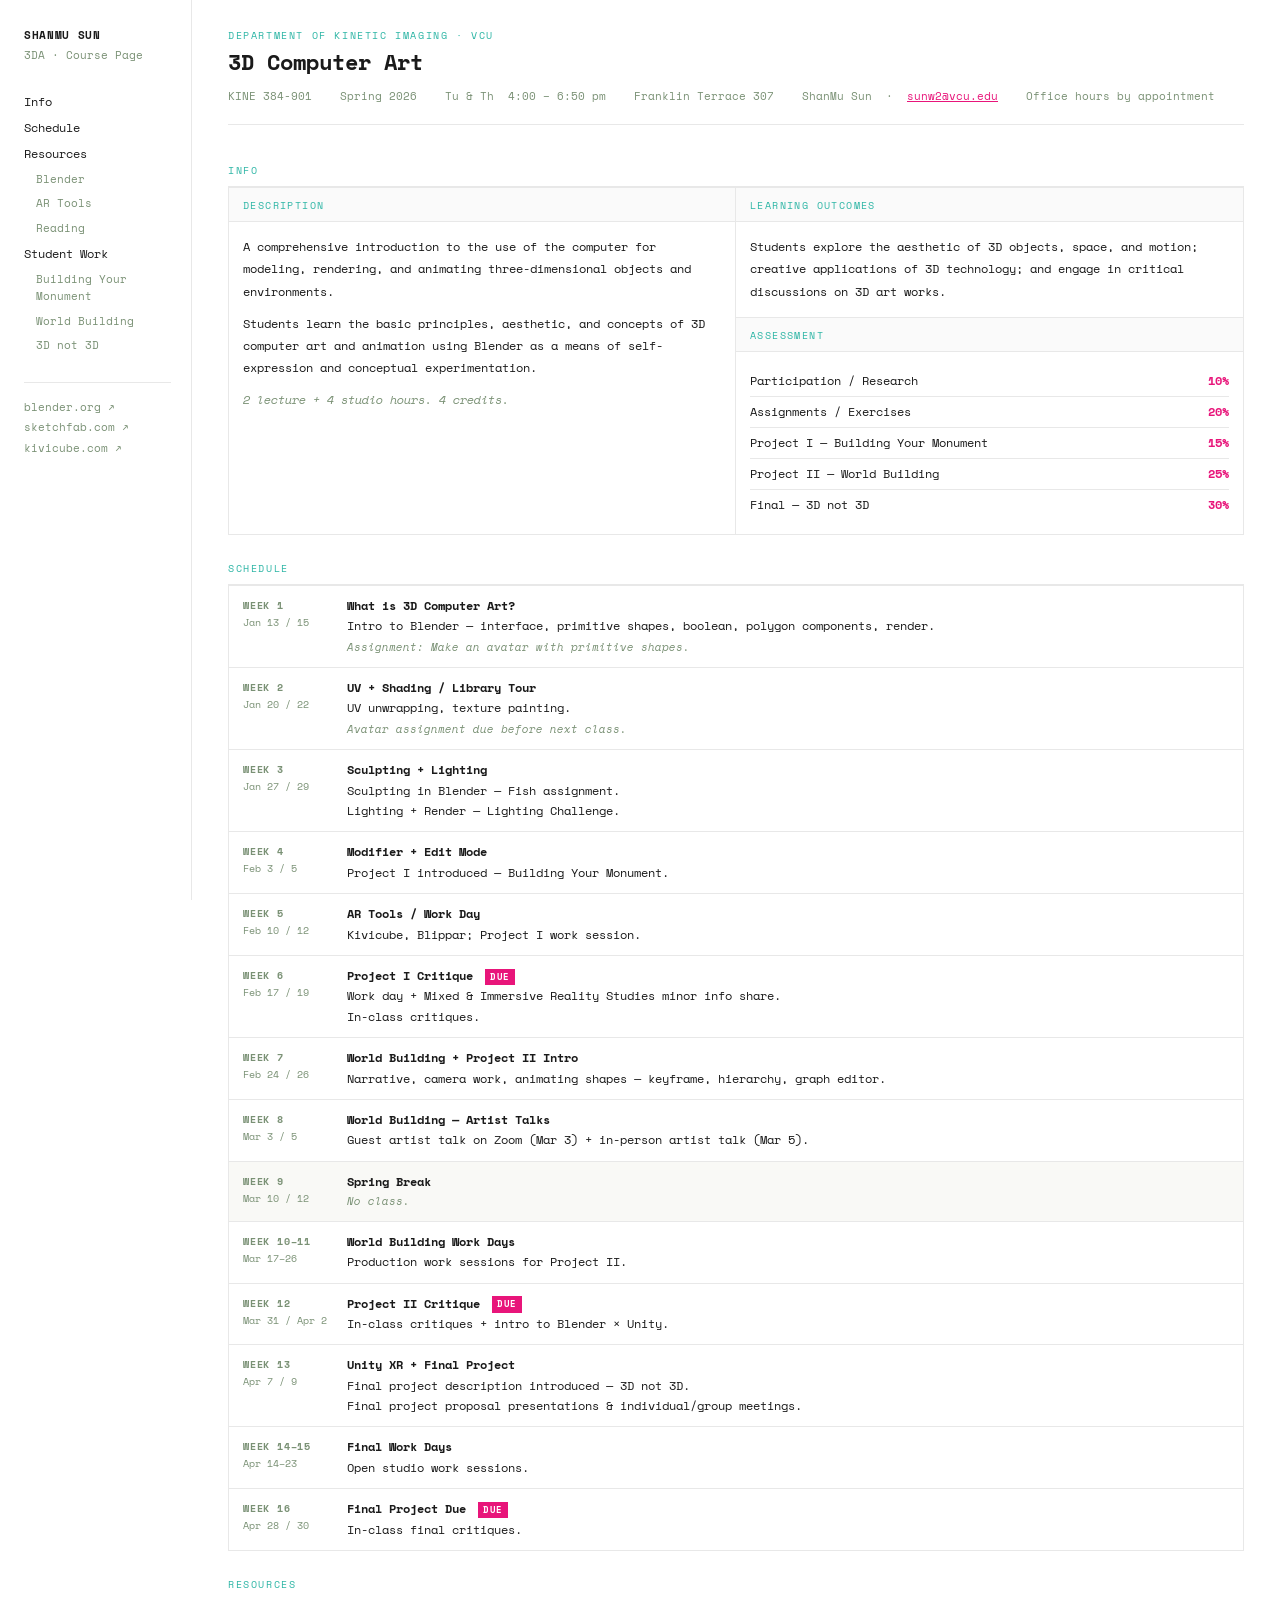
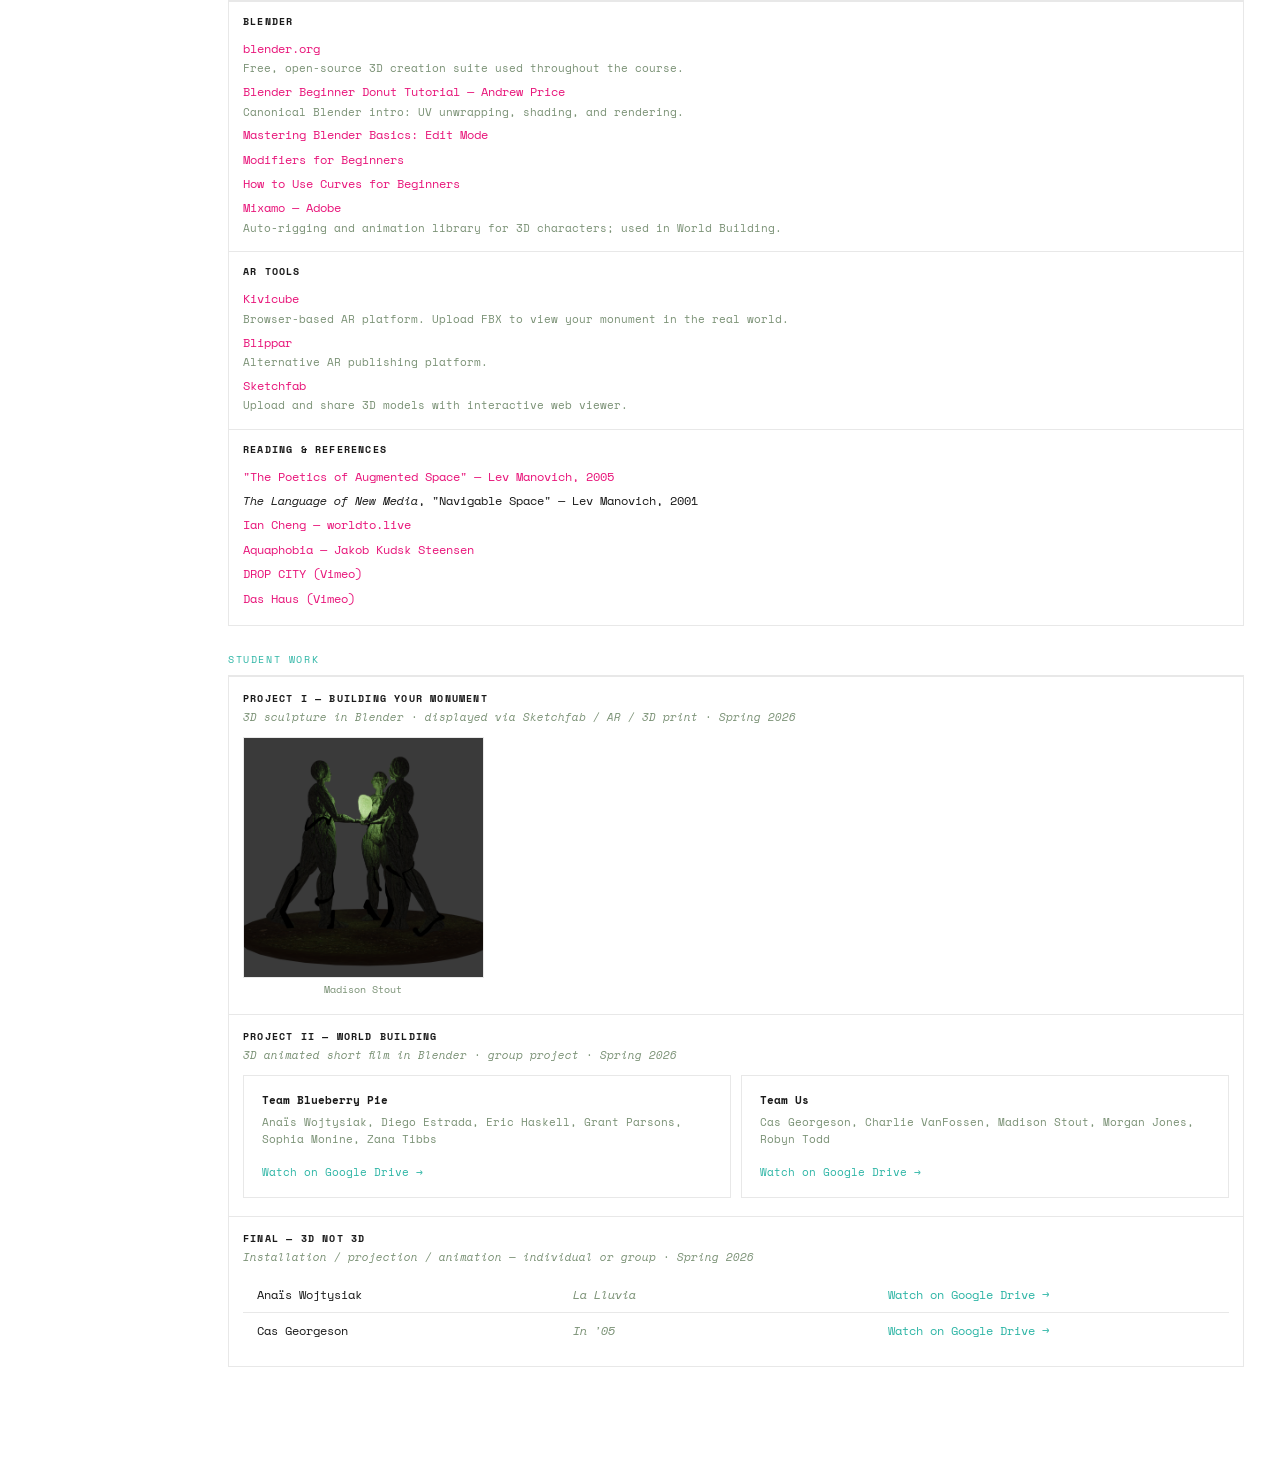
==== 3da.html @ 2f84776a "add 3dca" ====
<!DOCTYPE html>
<html lang="en">

<head>
  <meta charset="UTF-8">
  <meta name="viewport" content="width=device-width, initial-scale=1.0">
  <title>3D Computer Art — ShanMu Sun</title>
  <link rel="preconnect" href="https://fonts.googleapis.com">
  <link rel="preconnect" href="https://fonts.gstatic.com" crossorigin>
  <link href="https://fonts.googleapis.com/css2?family=Space+Mono:ital,wght@0,400;0,700;1,400;1,700&display=swap"
    rel="stylesheet">
  <style>
    *, *::before, *::after { box-sizing: border-box; margin: 0; padding: 0; }

    :root {
      --bg: #ffffff;
      --fg: #1a1a1a;
      --muted: #7a9175;
      --light: #e8e8e8;
      --accent: #E8157A;
      --teal: #2DB5A5;
      --font: 'Space Mono', 'Courier New', Courier, monospace;
      --sidebar-w: 192px;
    }

    html { font-size: 13px; scroll-behavior: smooth; }

    body {
      background: var(--bg);
      color: var(--fg);
      font-family: var(--font);
      display: flex;
      min-height: 100vh;
    }

    a { color: inherit; text-decoration: none; }
    a:hover { text-decoration: underline; }

    /* ══ SIDEBAR ══ */
    .sidebar {
      width: var(--sidebar-w);
      flex-shrink: 0;
      position: sticky;
      top: 0;
      align-self: flex-start;
      min-height: 100vh;
      padding: 28px 20px 40px 24px;
      border-right: 1px solid var(--light);
      font-size: 12px;
      line-height: 1.6;
      z-index: 20;
    }

    .sb-course { font-size: 11px; font-weight: 700; text-transform: uppercase; letter-spacing: 0.06em; line-height: 1.4; margin-bottom: 4px; }
    .sb-course a { color: var(--fg); }
    .sb-course a:hover { color: var(--accent); text-decoration: none; }
    .sb-semester { font-size: 11px; color: var(--muted); margin-bottom: 24px; }

    .sb-nav { list-style: none; margin-bottom: 24px; }
    .sb-nav li { margin-bottom: 1px; }
    .sb-nav a { display: block; font-size: 12px; color: var(--fg); padding: 3px 0; }
    .sb-nav a:hover, .sb-nav a.active { color: var(--accent); text-decoration: none; }

    .sb-sub { list-style: none; padding-left: 12px; margin-top: 1px; }
    .sb-sub a { font-size: 11px; color: var(--muted); }
    .sb-sub a:hover { color: var(--accent); text-decoration: none; }

    .sb-divider { border: none; border-top: 1px solid var(--light); margin: 16px 0; }

    .sb-bottom { margin-top: auto; font-size: 11px; }
    .sb-bottom a { color: var(--muted); display: block; margin-bottom: 3px; }
    .sb-bottom a:hover { color: var(--fg); text-decoration: none; }

    /* ══ MAIN ══ */
    .main { flex: 1; min-width: 0; padding: 28px 36px 100px 36px; }

    /* ══ COURSE TITLE STRIP ══ */
    .course-strip { border-bottom: 1px solid var(--light); padding-bottom: 20px; margin-bottom: 28px; }
    .course-kine { font-size: 10px; text-transform: uppercase; letter-spacing: 0.16em; color: var(--teal); margin-bottom: 6px; }
    .course-name { font-size: 22px; font-weight: 700; line-height: 1.15; margin-bottom: 14px; }
    .course-meta-row { display: flex; flex-wrap: wrap; gap: 6px 28px; font-size: 11px; color: var(--muted); }
    .course-meta-row span { white-space: nowrap; }
    .course-meta-row a { color: var(--accent); text-decoration: underline; }

    /* ══ CARD ══ */
    .card-label {
      font-size: 10px; text-transform: uppercase; letter-spacing: 0.14em;
      color: var(--teal); padding: 10px 14px 8px;
      border-bottom: 1px solid var(--light); background: #fafafa;
    }
    .card-body { padding: 14px 14px; }
    .card-body p { font-size: 12px; line-height: 1.85; margin-bottom: 10px; }
    .card-body p:last-child { margin-bottom: 0; }
    .card-body em { font-style: italic; color: var(--muted); }
    .card-body a { color: var(--accent); text-decoration: underline; }

    /* ══ ASSESS TABLE ══ */
    .assess-row { display: flex; justify-content: space-between; font-size: 12px; padding: 6px 0; border-bottom: 1px solid var(--light); line-height: 1.5; }
    .assess-row:last-child { border-bottom: none; }
    .assess-pct { color: var(--accent); font-weight: 700; flex-shrink: 0; margin-left: 16px; }

    /* ══ SCHEDULE ══ */
    .week-row {
      display: grid; grid-template-columns: 88px 1fr;
      gap: 0 16px; padding: 10px 14px;
      border-bottom: 1px solid var(--light);
      font-size: 12px; line-height: 1.7;
    }
    .week-row:last-child { border-bottom: none; }
    .week-row.is-break { background: #f9f9f6; }
    .week-left {
      font-size: 10px; text-transform: uppercase; letter-spacing: 0.08em;
      color: var(--muted); font-weight: 700; line-height: 1.5; padding-top: 2px;
    }
    .week-left .dates { display: block; font-weight: 400; margin-top: 2px; letter-spacing: 0; text-transform: none; font-size: 10px; }
    .week-title { font-weight: 700; }
    .week-desc { color: var(--fg); }
    .week-note { font-size: 11px; color: var(--muted); font-style: italic; }
    .week-due {
      display: inline-block; background: var(--accent); color: #fff;
      font-size: 9px; text-transform: uppercase; letter-spacing: 0.08em;
      padding: 1px 5px; margin-left: 5px; vertical-align: middle; line-height: 1.6;
    }

    /* ══ RESOURCES ══ */
    .res-group { border-bottom: 1px solid var(--light); padding: 12px 14px; }
    .res-group:last-child { border-bottom: none; padding-bottom: 14px; }
    .res-group-title { font-size: 10px; font-weight: 700; text-transform: uppercase; letter-spacing: 0.12em; color: var(--fg); margin-bottom: 8px; }
    .res-list { list-style: none; }
    .res-list li { font-size: 12px; line-height: 1.7; padding: 2px 0; }
    .res-list a { color: var(--accent); }
    .res-list a:hover { text-decoration: underline; }
    .res-list .desc { display: block; font-size: 11px; color: var(--muted); }

    /* ══ STUDENT WORK ══ */
    .gallery-section { padding: 14px 14px 18px; border-bottom: 1px solid var(--light); }
    .gallery-section:last-child { border-bottom: none; }
    .gallery-section-title { font-size: 10px; font-weight: 700; text-transform: uppercase; letter-spacing: 0.12em; color: var(--fg); margin-bottom: 3px; }
    .gallery-section-sub { font-size: 11px; color: var(--muted); font-style: italic; margin-bottom: 12px; }

    /* Monument Sketchfab grid */
    .model-grid {
      display: grid;
      grid-template-columns: repeat(4, 1fr);
      gap: 8px;
    }

    .model-card { position: relative; }

    .model-frame {
      width: 100%;
      aspect-ratio: 1 / 1;
      border: 1px solid var(--light);
      display: block;
      background: #f5f5f5;
    }

    .model-card:hover .model-frame {
      border-color: var(--teal);
      transition: border-color 0.2s;
    }

    .model-name {
      font-size: 10px;
      color: var(--muted);
      margin-top: 5px;
      text-align: center;
      line-height: 1.3;
    }

    .model-name a { color: var(--muted); }
    .model-name a:hover { color: var(--accent); text-decoration: none; }

    /* World Building link cards */
    .video-grid {
      display: grid;
      grid-template-columns: repeat(2, 1fr);
      gap: 10px;
    }

    .video-card {
      border: 1px solid var(--light);
      padding: 16px 18px;
    }

    .video-card:hover {
      border-color: var(--teal);
    }

    .video-team {
      font-size: 11px;
      font-weight: 700;
      color: var(--fg);
      margin-bottom: 6px;
    }

    .video-members {
      font-size: 11px;
      color: var(--muted);
      line-height: 1.6;
      margin-bottom: 12px;
    }

    .video-link {
      font-size: 11px;
      color: var(--teal);
    }

    .video-link:hover {
      color: var(--accent);
      text-decoration: none;
    }

    /* Final project table */
    .final-list {
      width: 100%;
      border-collapse: collapse;
      font-size: 12px;
      margin-top: 8px;
    }
    .final-list td {
      padding: 9px 14px;
      border-bottom: 1px solid var(--light);
      vertical-align: middle;
    }
    .final-list td:first-child { color: var(--fg); width: 32%; }
    .final-list td:nth-child(2) { color: var(--muted); font-style: italic; width: 32%; }
    .final-list td:last-child { color: var(--muted); width: 36%; }
    .final-list a { color: var(--teal); }
    .final-list a:hover { color: var(--accent); text-decoration: none; }
    .final-list tr:last-child td { border-bottom: none; }

    /* ══ SECTION SEPARATOR ══ */
    .section-sep {
      font-size: 10px; text-transform: uppercase; letter-spacing: 0.16em;
      color: var(--teal); padding: 10px 0 8px;
      border-bottom: 1px solid var(--light); margin-bottom: 0;
    }

    /* ══ LAYOUT BLOCKS ══ */
    .block { border: 1px solid var(--light); margin-bottom: 16px; }

    /* ══ MOBILE ══ */
    @media (max-width: 720px) {
      body { flex-direction: column; }
      .sidebar { position: static; min-height: auto; width: 100%; border-right: none; border-bottom: 1px solid var(--light); padding: 20px 20px 16px; }
      .sb-nav { display: flex; flex-wrap: wrap; gap: 2px 16px; margin-bottom: 12px; }
      .sb-sub { display: none; }
      .main { padding: 20px 16px 60px; }
      .model-grid { grid-template-columns: repeat(2, 1fr); }
      .video-grid { grid-template-columns: 1fr; }
      .course-name { font-size: 18px; }
    }

    @media (max-width: 420px) {
      .model-grid { grid-template-columns: 1fr; }
    }
  </style>
</head>

<body>

  <!-- ══ SIDEBAR ══ -->
  <nav class="sidebar">
    <div class="sb-course"><a href="index.html">ShanMu Sun</a></div>
    <div class="sb-semester">3DA · Course Page</div>

    <ul class="sb-nav">
      <li><a href="#info">Info</a></li>
      <li><a href="#schedule">Schedule</a></li>
      <li>
        <a href="#resources">Resources</a>
        <ul class="sb-sub">
          <li><a href="#res-blender">Blender</a></li>
          <li><a href="#res-ar">AR Tools</a></li>
          <li><a href="#res-reading">Reading</a></li>
        </ul>
      </li>
      <li>
        <a href="#student-work">Student Work</a>
        <ul class="sb-sub">
          <li><a href="#monument">Building Your Monument</a></li>
          <li><a href="#worldbuilding">World Building</a></li>
          <li><a href="#final">3D not 3D</a></li>
        </ul>
      </li>
    </ul>

    <hr class="sb-divider">

    <div class="sb-bottom">
      <a href="https://www.blender.org/" target="_blank">blender.org ↗</a>
      <a href="https://sketchfab.com/" target="_blank">sketchfab.com ↗</a>
      <a href="https://www.kivicube.com/" target="_blank">kivicube.com ↗</a>
    </div>
  </nav>

  <!-- ══ MAIN ══ -->
  <main class="main">

    <!-- Course strip -->
    <div class="course-strip">
      <p class="course-kine">Department of Kinetic Imaging · VCU</p>
      <h1 class="course-name">3D Computer Art</h1>
      <div class="course-meta-row">
        <span>KINE 384-901</span>
        <span>Spring 2026</span>
        <span>Tu &amp; Th &nbsp;4:00 – 6:50 pm</span>
        <span>Franklin Terrace 307</span>
        <span>ShanMu Sun &nbsp;·&nbsp; <a href="mailto:sunw2@vcu.edu">sunw2@vcu.edu</a></span>
        <span>Office hours by appointment</span>
      </div>
    </div>

    <!-- ── INFO ── -->
    <p class="section-sep" id="info">Info</p>

    <div style="display:grid;grid-template-columns:1fr 1fr;gap:0;border:1px solid var(--light);margin-bottom:16px;">

      <!-- Description -->
      <div style="border-right:1px solid var(--light);">
        <div class="card-label">Description</div>
        <div class="card-body">
          <p>A comprehensive introduction to the use of the computer for modeling, rendering, and animating
            three-dimensional objects and environments.</p>
          <p>Students learn the basic principles, aesthetic, and concepts of 3D computer art and animation using
            Blender as a means of self-expression and conceptual experimentation.</p>
          <p><em>2 lecture + 4 studio hours. 4 credits.</em></p>
        </div>
      </div>

      <!-- Outcomes + Assessment -->
      <div>
        <div class="card-label">Learning Outcomes</div>
        <div class="card-body" style="border-bottom:1px solid var(--light);">
          <p>Students explore the aesthetic of 3D objects, space, and motion; creative applications of 3D
            technology; and engage in critical discussions on 3D art works.</p>
        </div>
        <div class="card-label">Assessment</div>
        <div class="card-body">
          <div class="assess-row"><span>Participation / Research</span><span class="assess-pct">10%</span></div>
          <div class="assess-row"><span>Assignments / Exercises</span><span class="assess-pct">20%</span></div>
          <div class="assess-row"><span>Project I — Building Your Monument</span><span class="assess-pct">15%</span></div>
          <div class="assess-row"><span>Project II — World Building</span><span class="assess-pct">25%</span></div>
          <div class="assess-row"><span>Final — 3D not 3D</span><span class="assess-pct">30%</span></div>
        </div>
      </div>

    </div><!-- /info grid -->

    <!-- ── SCHEDULE ── -->
    <p class="section-sep" id="schedule">Schedule</p>

    <div class="block" style="margin-bottom:16px;">
      <div class="week-row">
        <div class="week-left">Week 1<span class="dates">Jan 13 / 15</span></div>
        <div class="week-right">
          <div class="week-title">What is 3D Computer Art?</div>
          <div class="week-desc">Intro to Blender — interface, primitive shapes, boolean, polygon components, render.<br>
            <span class="week-note">Assignment: Make an avatar with primitive shapes.</span>
          </div>
        </div>
      </div>

      <div class="week-row">
        <div class="week-left">Week 2<span class="dates">Jan 20 / 22</span></div>
        <div class="week-right">
          <div class="week-title">UV + Shading / Library Tour</div>
          <div class="week-desc">UV unwrapping, texture painting.<br>
            <span class="week-note">Avatar assignment due before next class.</span>
          </div>
        </div>
      </div>

      <div class="week-row">
        <div class="week-left">Week 3<span class="dates">Jan 27 / 29</span></div>
        <div class="week-right">
          <div class="week-title">Sculpting + Lighting</div>
          <div class="week-desc">Sculpting in Blender — Fish assignment.<br>
            Lighting + Render — Lighting Challenge.</div>
        </div>
      </div>

      <div class="week-row">
        <div class="week-left">Week 4<span class="dates">Feb 3 / 5</span></div>
        <div class="week-right">
          <div class="week-title">Modifier + Edit Mode</div>
          <div class="week-desc">Project I introduced — Building Your Monument.</div>
        </div>
      </div>

      <div class="week-row">
        <div class="week-left">Week 5<span class="dates">Feb 10 / 12</span></div>
        <div class="week-right">
          <div class="week-title">AR Tools / Work Day</div>
          <div class="week-desc">Kivicube, Blippar; Project I work session.</div>
        </div>
      </div>

      <div class="week-row">
        <div class="week-left">Week 6<span class="dates">Feb 17 / 19</span></div>
        <div class="week-right">
          <div class="week-title">Project I Critique <span class="week-due">due</span></div>
          <div class="week-desc">Work day + Mixed &amp; Immersive Reality Studies minor info share.<br>
            In-class critiques.</div>
        </div>
      </div>

      <div class="week-row">
        <div class="week-left">Week 7<span class="dates">Feb 24 / 26</span></div>
        <div class="week-right">
          <div class="week-title">World Building + Project II Intro</div>
          <div class="week-desc">Narrative, camera work, animating shapes — keyframe, hierarchy, graph editor.</div>
        </div>
      </div>

      <div class="week-row">
        <div class="week-left">Week 8<span class="dates">Mar 3 / 5</span></div>
        <div class="week-right">
          <div class="week-title">World Building — Artist Talks</div>
          <div class="week-desc">Guest artist talk on Zoom (Mar 3) + in-person artist talk (Mar 5).</div>
        </div>
      </div>

      <div class="week-row is-break">
        <div class="week-left">Week 9<span class="dates">Mar 10 / 12</span></div>
        <div class="week-right">
          <div class="week-title">Spring Break</div>
          <div class="week-desc week-note">No class.</div>
        </div>
      </div>

      <div class="week-row">
        <div class="week-left">Week 10–11<span class="dates">Mar 17–26</span></div>
        <div class="week-right">
          <div class="week-title">World Building Work Days</div>
          <div class="week-desc">Production work sessions for Project II.</div>
        </div>
      </div>

      <div class="week-row">
        <div class="week-left">Week 12<span class="dates">Mar 31 / Apr 2</span></div>
        <div class="week-right">
          <div class="week-title">Project II Critique <span class="week-due">due</span></div>
          <div class="week-desc">In-class critiques + intro to Blender × Unity.</div>
        </div>
      </div>

      <div class="week-row">
        <div class="week-left">Week 13<span class="dates">Apr 7 / 9</span></div>
        <div class="week-right">
          <div class="week-title">Unity XR + Final Project</div>
          <div class="week-desc">Final project description introduced — 3D not 3D.<br>
            Final project proposal presentations &amp; individual/group meetings.</div>
        </div>
      </div>

      <div class="week-row">
        <div class="week-left">Week 14–15<span class="dates">Apr 14–23</span></div>
        <div class="week-right">
          <div class="week-title">Final Work Days</div>
          <div class="week-desc">Open studio work sessions.</div>
        </div>
      </div>

      <div class="week-row">
        <div class="week-left">Week 16<span class="dates">Apr 28 / 30</span></div>
        <div class="week-right">
          <div class="week-title">Final Project Due <span class="week-due">due</span></div>
          <div class="week-desc">In-class final critiques.</div>
        </div>
      </div>
    </div><!-- /schedule -->

    <!-- ── RESOURCES ── -->
    <p class="section-sep" id="resources">Resources</p>

    <div class="block" style="margin-bottom:16px;">

      <div class="res-group" id="res-blender">
        <div class="res-group-title">Blender</div>
        <ul class="res-list">
          <li><a href="https://www.blender.org/" target="_blank">blender.org</a>
            <span class="desc">Free, open-source 3D creation suite used throughout the course.</span>
          </li>
          <li><a href="https://www.youtube.com/watch?v=nIoXOplUvAw" target="_blank">Blender Beginner Donut Tutorial — Andrew Price</a>
            <span class="desc">Canonical Blender intro: UV unwrapping, shading, and rendering.</span>
          </li>
          <li><a href="https://www.youtube.com/watch?v=1jHUY3qoBu8" target="_blank">Mastering Blender Basics: Edit Mode</a></li>
          <li><a href="https://www.youtube.com/watch?v=0RGnXgdWScY" target="_blank">Modifiers for Beginners</a></li>
          <li><a href="https://www.youtube.com/watch?v=aVpMU2W3wiw" target="_blank">How to Use Curves for Beginners</a></li>
          <li><a href="https://www.mixamo.com/" target="_blank">Mixamo — Adobe</a>
            <span class="desc">Auto-rigging and animation library for 3D characters; used in World Building.</span>
          </li>
        </ul>
      </div>

      <div class="res-group" id="res-ar">
        <div class="res-group-title">AR Tools</div>
        <ul class="res-list">
          <li><a href="https://www.kivicube.com/" target="_blank">Kivicube</a>
            <span class="desc">Browser-based AR platform. Upload FBX to view your monument in the real world.</span>
          </li>
          <li><a href="https://blipps.blippar.com/" target="_blank">Blippar</a>
            <span class="desc">Alternative AR publishing platform.</span>
          </li>
          <li><a href="https://sketchfab.com/" target="_blank">Sketchfab</a>
            <span class="desc">Upload and share 3D models with interactive web viewer.</span>
          </li>
        </ul>
      </div>

      <div class="res-group" id="res-reading">
        <div class="res-group-title">Reading &amp; References</div>
        <ul class="res-list">
          <li><a href="https://manovich.net/content/04-projects/034-the-poetics-of-augmented-space/31_article_2002.pdf" target="_blank">"The Poetics of Augmented Space" — Lev Manovich, 2005</a></li>
          <li><em>The Language of New Media</em>, "Navigable Space" — Lev Manovich, 2001</li>
          <li><a href="https://worldto.live/" target="_blank">Ian Cheng — worldto.live</a></li>
          <li><a href="https://jakobkudsksteensen.com/project/aquaphobia/" target="_blank">Aquaphobia — Jakob Kudsk Steensen</a></li>
          <li><a href="https://vimeo.com/542297837" target="_blank">DROP CITY (Vimeo)</a></li>
          <li><a href="https://vimeo.com/dashaus" target="_blank">Das Haus (Vimeo)</a></li>
        </ul>
      </div>

    </div><!-- /resources -->

    <!-- ── STUDENT WORK ── -->
    <p class="section-sep" id="student-work">Student Work</p>

    <div class="block" style="margin-bottom:16px;">

      <!-- Building Your Monument -->
      <div class="gallery-section" id="monument">
        <div class="gallery-section-title">Project I — Building Your Monument</div>
        <div class="gallery-section-sub">3D sculpture in Blender · displayed via Sketchfab / AR / 3D print · Spring 2026</div>

        <div class="model-grid">

          <!-- Madison Stout -->
          <div class="model-card">
            <img class="model-frame" src="images/3da/madison-monument.png" alt="Madison Stout — Monument" style="object-fit:cover;">
            <div class="model-name">Madison Stout</div>
          </div>

        </div><!-- /model-grid -->
      </div><!-- /#monument -->

      <!-- World Building -->
      <div class="gallery-section" id="worldbuilding">
        <div class="gallery-section-title">Project II — World Building</div>
        <div class="gallery-section-sub">3D animated short film in Blender · group project · Spring 2026</div>

        <div class="video-grid">

          <!-- Team Blueberry Pie -->
          <div class="video-card">
            <div class="video-team">Team Blueberry Pie</div>
            <div class="video-members">Anaïs Wojtysiak, Diego Estrada, Eric Haskell, Grant Parsons, Sophia Monine, Zana Tibbs</div>
            <a class="video-link" href="https://drive.google.com/file/d/1u0qqCGK4I2DwCzYyW845V2j9ofk6Odrq/view?usp=sharing" target="_blank" rel="noopener">Watch on Google Drive →</a>
          </div>

          <!-- Team Us -->
          <div class="video-card">
            <div class="video-team">Team Us</div>
            <div class="video-members">Cas Georgeson, Charlie VanFossen, Madison Stout, Morgan Jones, Robyn Todd</div>
            <a class="video-link" href="https://drive.google.com/file/d/1eNSvkgymiDxKTJMKuOjz-nMN4N2SZ3LC/view?usp=sharing" target="_blank" rel="noopener">Watch on Google Drive →</a>
          </div>

        </div><!-- /video-grid -->
      </div><!-- /#worldbuilding -->

      <!-- 3D not 3D — Final -->
      <div class="gallery-section" id="final">
        <div class="gallery-section-title">Final — 3D not 3D</div>
        <div class="gallery-section-sub">Installation / projection / animation — individual or group · Spring 2026</div>

        <table class="final-list">
          <tr>
            <td>Anaïs Wojtysiak</td>
            <td><em>La Lluvia</em></td>
            <td><a href="https://drive.google.com/file/d/1LKL5hT5OEFE--jzrOuxz_MFgQw_uySBt/view?usp=sharing" target="_blank" rel="noopener">Watch on Google Drive →</a></td>
          </tr>
          <tr>
            <td>Cas Georgeson</td>
            <td><em>In '05</em></td>
            <td><a href="https://drive.google.com/file/d/1Pbc0BF3j8iPZSl2-fJMc-aJkI6-3zz-B/view?usp=sharing" target="_blank" rel="noopener">Watch on Google Drive →</a></td>
          </tr>
        </table>
      </div><!-- /#final -->

    </div><!-- /student work block -->

  </main>

</body>
</html>
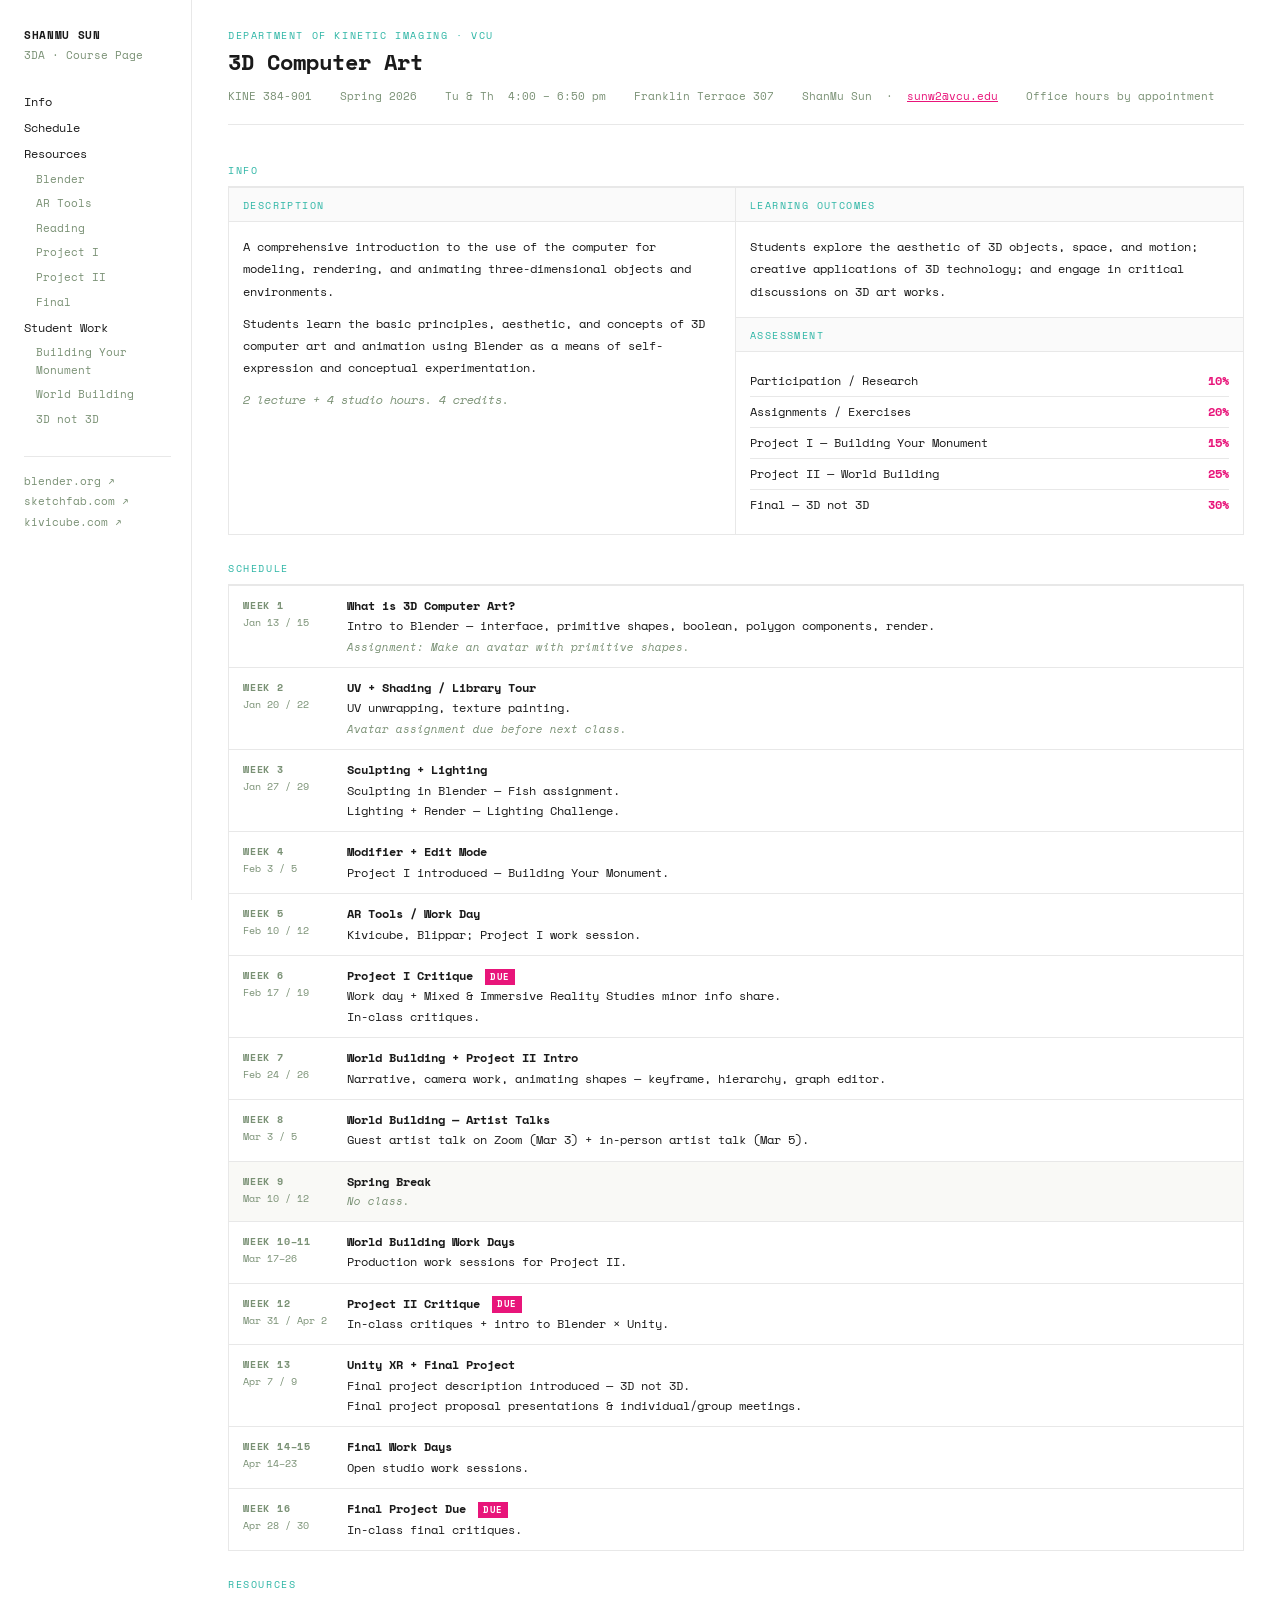
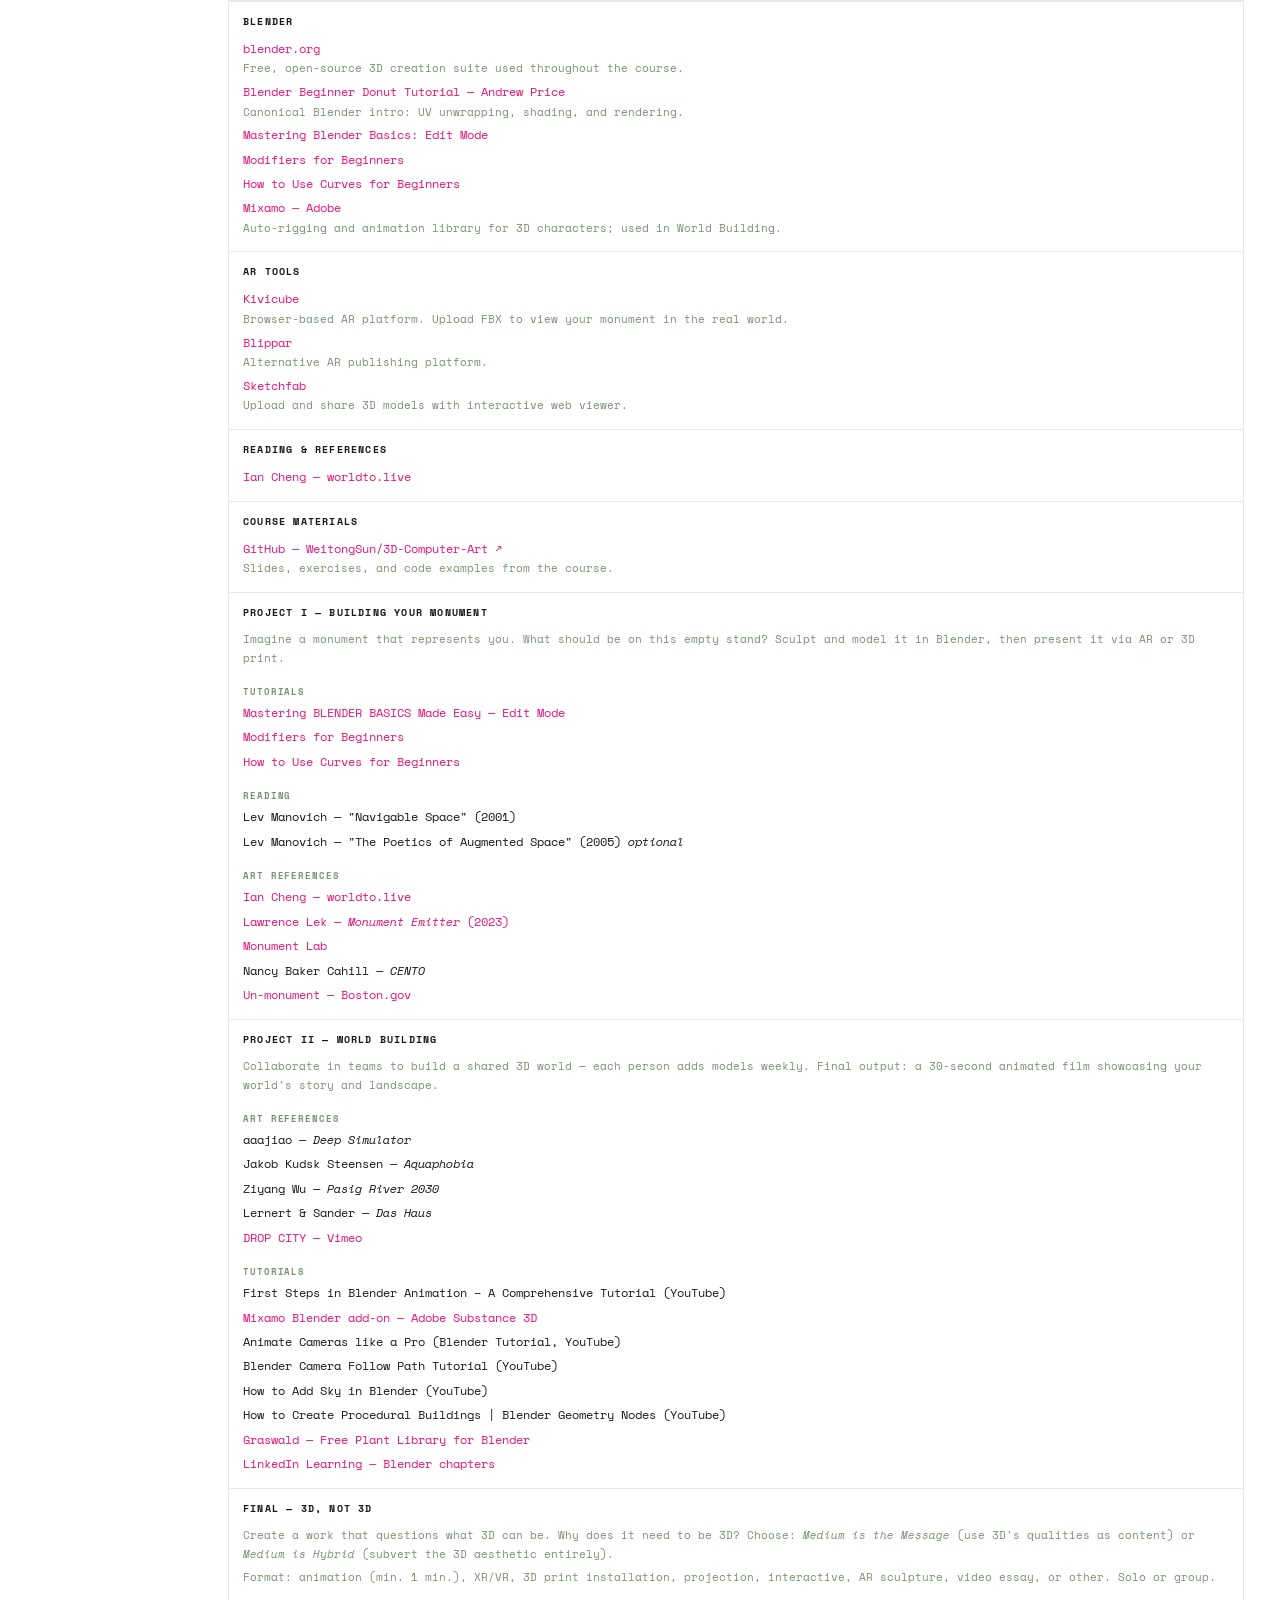
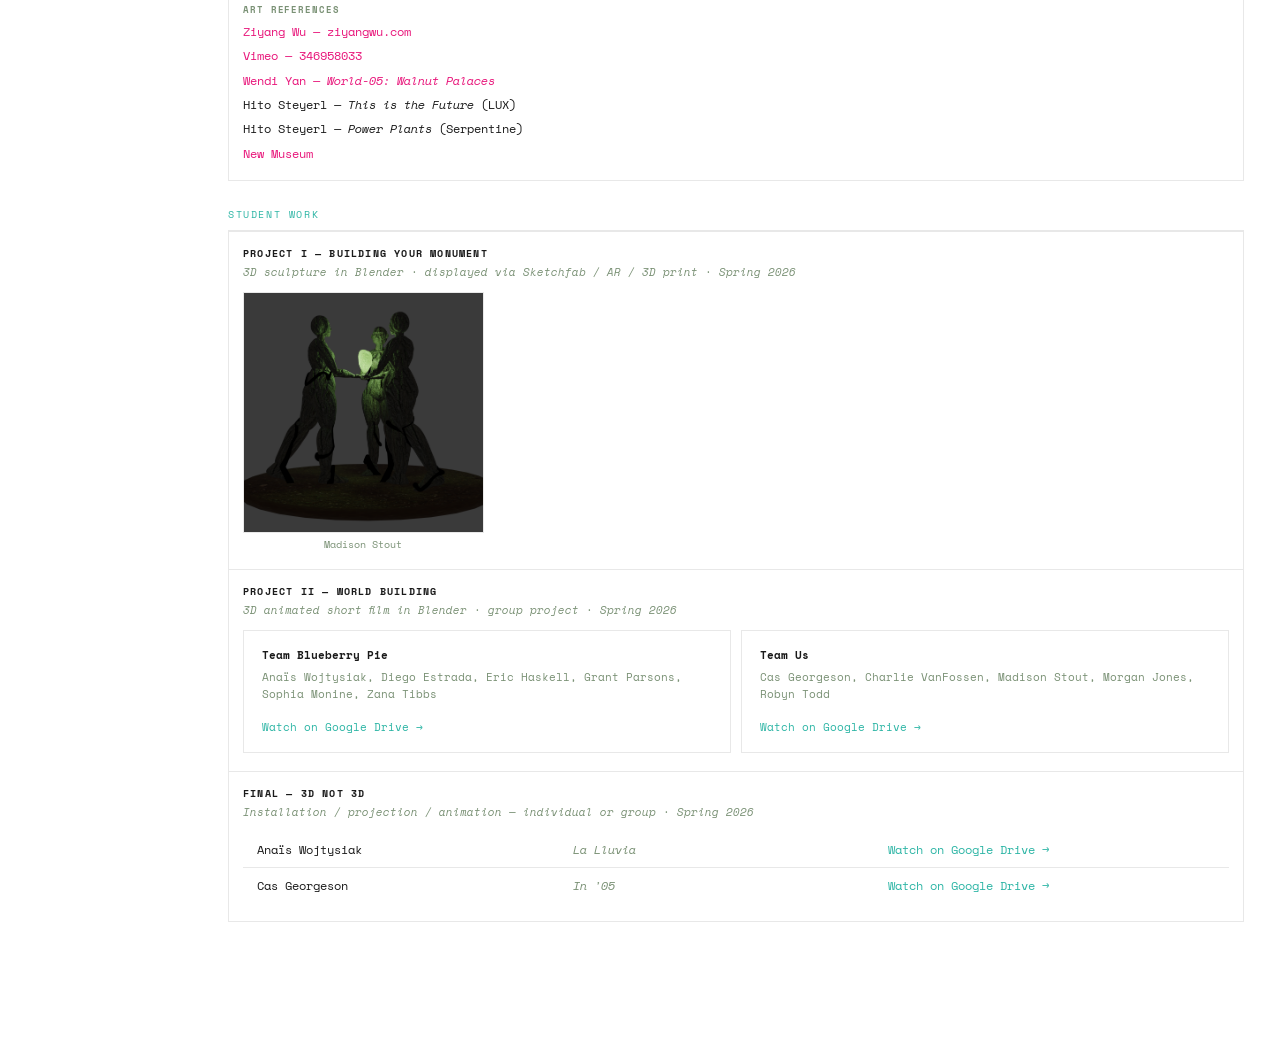
==== commit 3adbafd2: "add details" ====
--- a/3da.html
+++ b/3da.html
@@ -131,6 +131,7 @@
     .res-list a { color: var(--accent); }
     .res-list a:hover { text-decoration: underline; }
     .res-list .desc { display: block; font-size: 11px; color: var(--muted); }
+    .res-list .res-sub { display: block; font-size: 9px; font-weight: 700; text-transform: uppercase; letter-spacing: 0.1em; color: var(--muted); margin-top: 8px; padding-top: 4px; }
 
     /* ══ STUDENT WORK ══ */
     .gallery-section { padding: 14px 14px 18px; border-bottom: 1px solid var(--light); }
@@ -274,6 +275,9 @@
           <li><a href="#res-blender">Blender</a></li>
           <li><a href="#res-ar">AR Tools</a></li>
           <li><a href="#res-reading">Reading</a></li>
+          <li><a href="#res-p1">Project I</a></li>
+          <li><a href="#res-p2">Project II</a></li>
+          <li><a href="#res-final">Final</a></li>
         </ul>
       </li>
       <li>
@@ -513,12 +517,73 @@
       <div class="res-group" id="res-reading">
         <div class="res-group-title">Reading &amp; References</div>
         <ul class="res-list">
-          <li><a href="https://manovich.net/content/04-projects/034-the-poetics-of-augmented-space/31_article_2002.pdf" target="_blank">"The Poetics of Augmented Space" — Lev Manovich, 2005</a></li>
-          <li><em>The Language of New Media</em>, "Navigable Space" — Lev Manovich, 2001</li>
           <li><a href="https://worldto.live/" target="_blank">Ian Cheng — worldto.live</a></li>
-          <li><a href="https://jakobkudsksteensen.com/project/aquaphobia/" target="_blank">Aquaphobia — Jakob Kudsk Steensen</a></li>
-          <li><a href="https://vimeo.com/542297837" target="_blank">DROP CITY (Vimeo)</a></li>
-          <li><a href="https://vimeo.com/dashaus" target="_blank">Das Haus (Vimeo)</a></li>
+        </ul>
+      </div>
+
+      <div class="res-group">
+        <div class="res-group-title">Course Materials</div>
+        <ul class="res-list">
+          <li><a href="https://github.com/WeitongSun/3D-Computer-Art" target="_blank">GitHub — WeitongSun/3D-Computer-Art ↗</a>
+            <span class="desc">Slides, exercises, and code examples from the course.</span>
+          </li>
+        </ul>
+      </div>
+
+      <div class="res-group" id="res-p1">
+        <div class="res-group-title">Project I — Building Your Monument</div>
+        <ul class="res-list">
+          <li><span class="desc">Imagine a monument that represents you. What should be on this empty stand? Sculpt and model it in Blender, then present it via AR or 3D print.</span></li>
+          <li><span class="res-sub">Tutorials</span></li>
+          <li><a href="https://www.youtube.com/watch?v=1jHUY3qoBu8" target="_blank">Mastering BLENDER BASICS Made Easy — Edit Mode</a></li>
+          <li><a href="https://www.youtube.com/watch?v=0RGnXgdWScY" target="_blank">Modifiers for Beginners</a></li>
+          <li><a href="https://www.youtube.com/watch?v=aVpMU2W3wiw" target="_blank">How to Use Curves for Beginners</a></li>
+          <li><span class="res-sub">Reading</span></li>
+          <li>Lev Manovich — "Navigable Space" (2001)</li>
+          <li>Lev Manovich — "The Poetics of Augmented Space" (2005) <em>optional</em></li>
+          <li><span class="res-sub">Art References</span></li>
+          <li><a href="https://worldto.live/" target="_blank">Ian Cheng — worldto.live</a></li>
+          <li><a href="https://www.lawrencelek.com/" target="_blank">Lawrence Lek — <em>Monument Emitter</em> (2023)</a></li>
+          <li><a href="https://monumentlab.com/" target="_blank">Monument Lab</a></li>
+          <li>Nancy Baker Cahill — <em>CENTO</em></li>
+          <li><a href="https://www.boston.gov/departments/arts-tourism-and-special-events/un-monument" target="_blank">Un-monument — Boston.gov</a></li>
+        </ul>
+      </div>
+
+      <div class="res-group" id="res-p2">
+        <div class="res-group-title">Project II — World Building</div>
+        <ul class="res-list">
+          <li><span class="desc">Collaborate in teams to build a shared 3D world — each person adds models weekly. Final output: a 30-second animated film showcasing your world's story and landscape.</span></li>
+          <li><span class="res-sub">Art References</span></li>
+          <li>aaajiao — <em>Deep Simulator</em></li>
+          <li>Jakob Kudsk Steensen — <em>Aquaphobia</em></li>
+          <li>Ziyang Wu — <em>Pasig River 2030</em></li>
+          <li>Lernert &amp; Sander — <em>Das Haus</em></li>
+          <li><a href="https://vimeo.com/542297837" target="_blank">DROP CITY — Vimeo</a></li>
+          <li><span class="res-sub">Tutorials</span></li>
+          <li>First Steps in Blender Animation – A Comprehensive Tutorial (YouTube)</li>
+          <li><a href="https://www.mixamo.com/" target="_blank">Mixamo Blender add-on — Adobe Substance 3D</a></li>
+          <li>Animate Cameras like a Pro (Blender Tutorial, YouTube)</li>
+          <li>Blender Camera Follow Path Tutorial (YouTube)</li>
+          <li>How to Add Sky in Blender (YouTube)</li>
+          <li>How to Create Procedural Buildings | Blender Geometry Nodes (YouTube)</li>
+          <li><a href="https://www.graswald3d.com/" target="_blank">Graswald — Free Plant Library for Blender</a></li>
+          <li><a href="https://www.linkedin.com/learning/search?keywords=blender" target="_blank">LinkedIn Learning — Blender chapters</a></li>
+        </ul>
+      </div>
+
+      <div class="res-group" id="res-final">
+        <div class="res-group-title">Final — 3D, not 3D</div>
+        <ul class="res-list">
+          <li><span class="desc">Create a work that questions what 3D can be. Why does it need to be 3D? Choose: <em>Medium is the Message</em> (use 3D's qualities as content) or <em>Medium is Hybrid</em> (subvert the 3D aesthetic entirely).</span></li>
+          <li><span class="desc">Format: animation (min. 1 min.), XR/VR, 3D print installation, projection, interactive, AR sculpture, video essay, or other. Solo or group.</span></li>
+          <li><span class="res-sub">Art References</span></li>
+          <li><a href="https://www.ziyangwu.com/?list_1/70.html" target="_blank">Ziyang Wu — ziyangwu.com</a></li>
+          <li><a href="https://vimeo.com/346958033" target="_blank">Vimeo — 346958033</a></li>
+          <li><a href="https://wendiyan.com/world-05-walnut-palaces" target="_blank">Wendi Yan — <em>World-05: Walnut Palaces</em></a></li>
+          <li>Hito Steyerl — <em>This is the Future</em> (LUX)</li>
+          <li>Hito Steyerl — <em>Power Plants</em> (Serpentine)</li>
+          <li><a href="https://www.newmuseum.org/" target="_blank">New Museum</a></li>
         </ul>
       </div>
 
